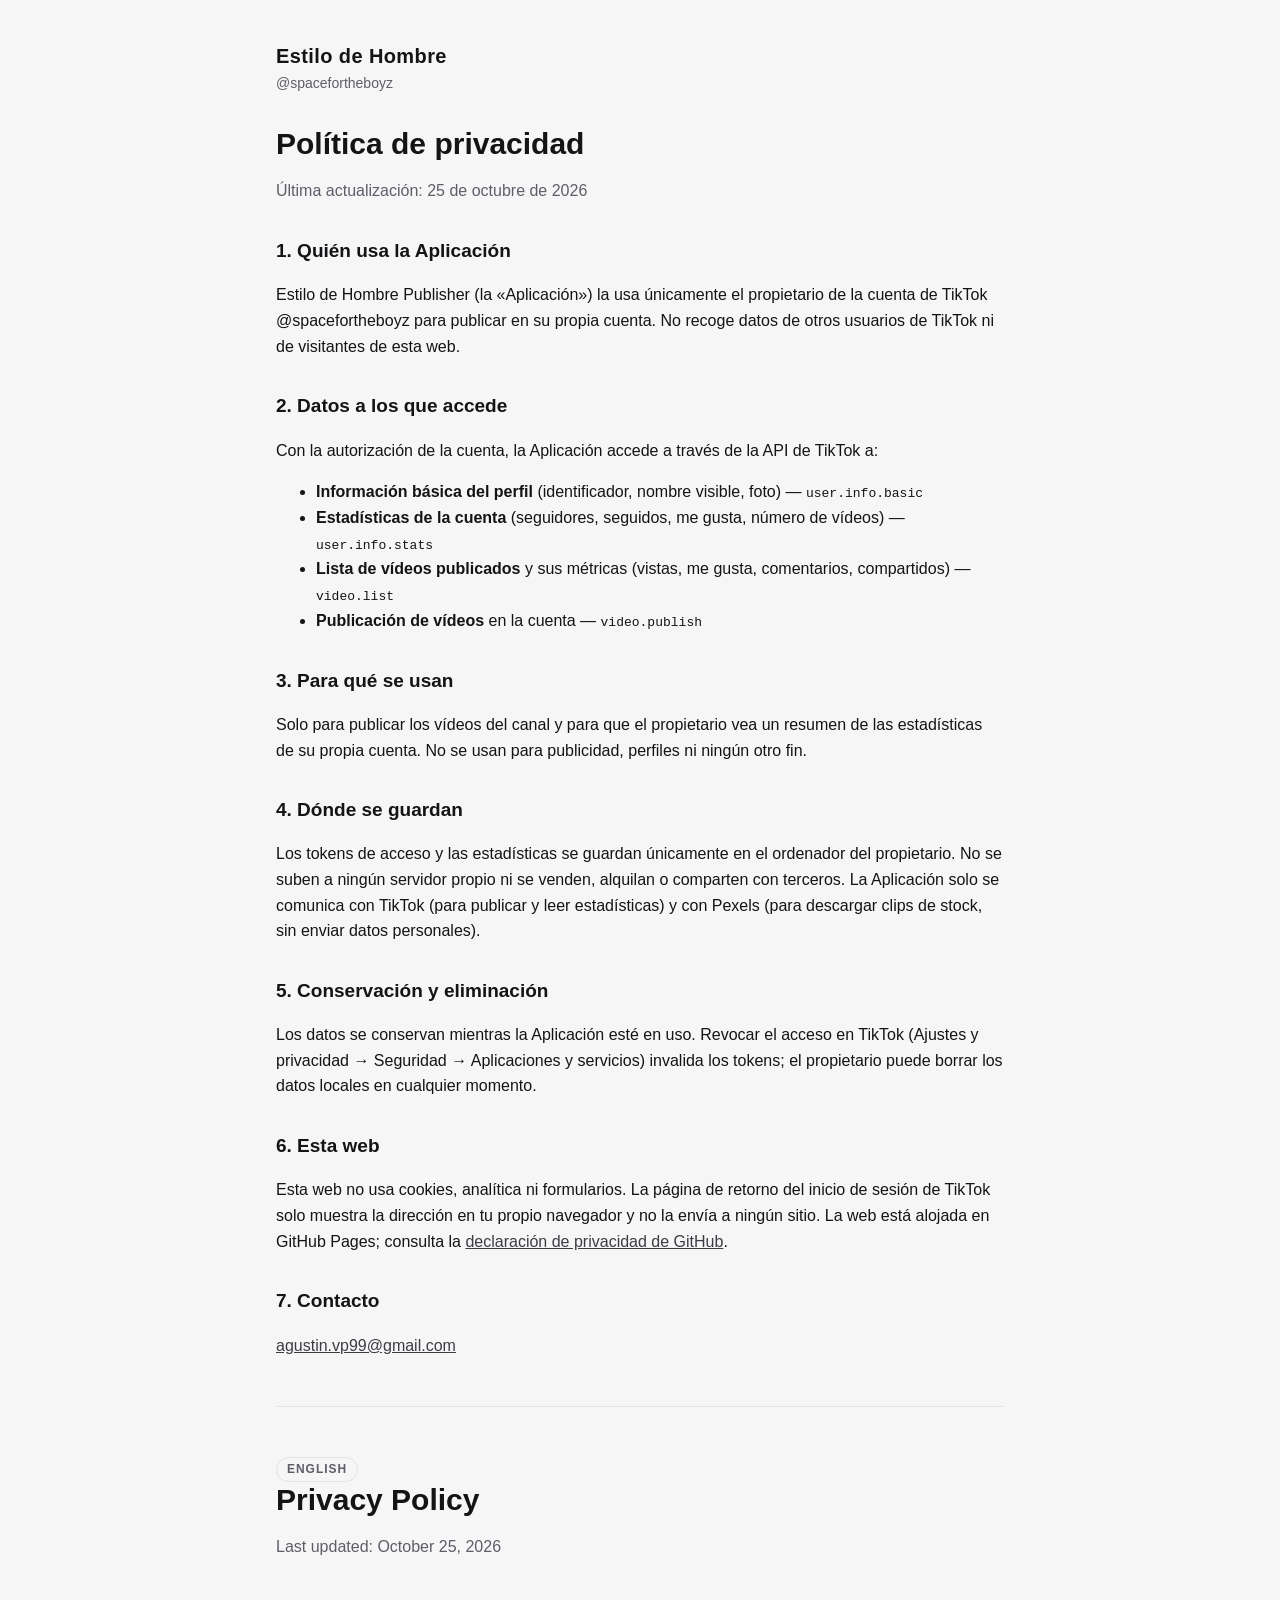
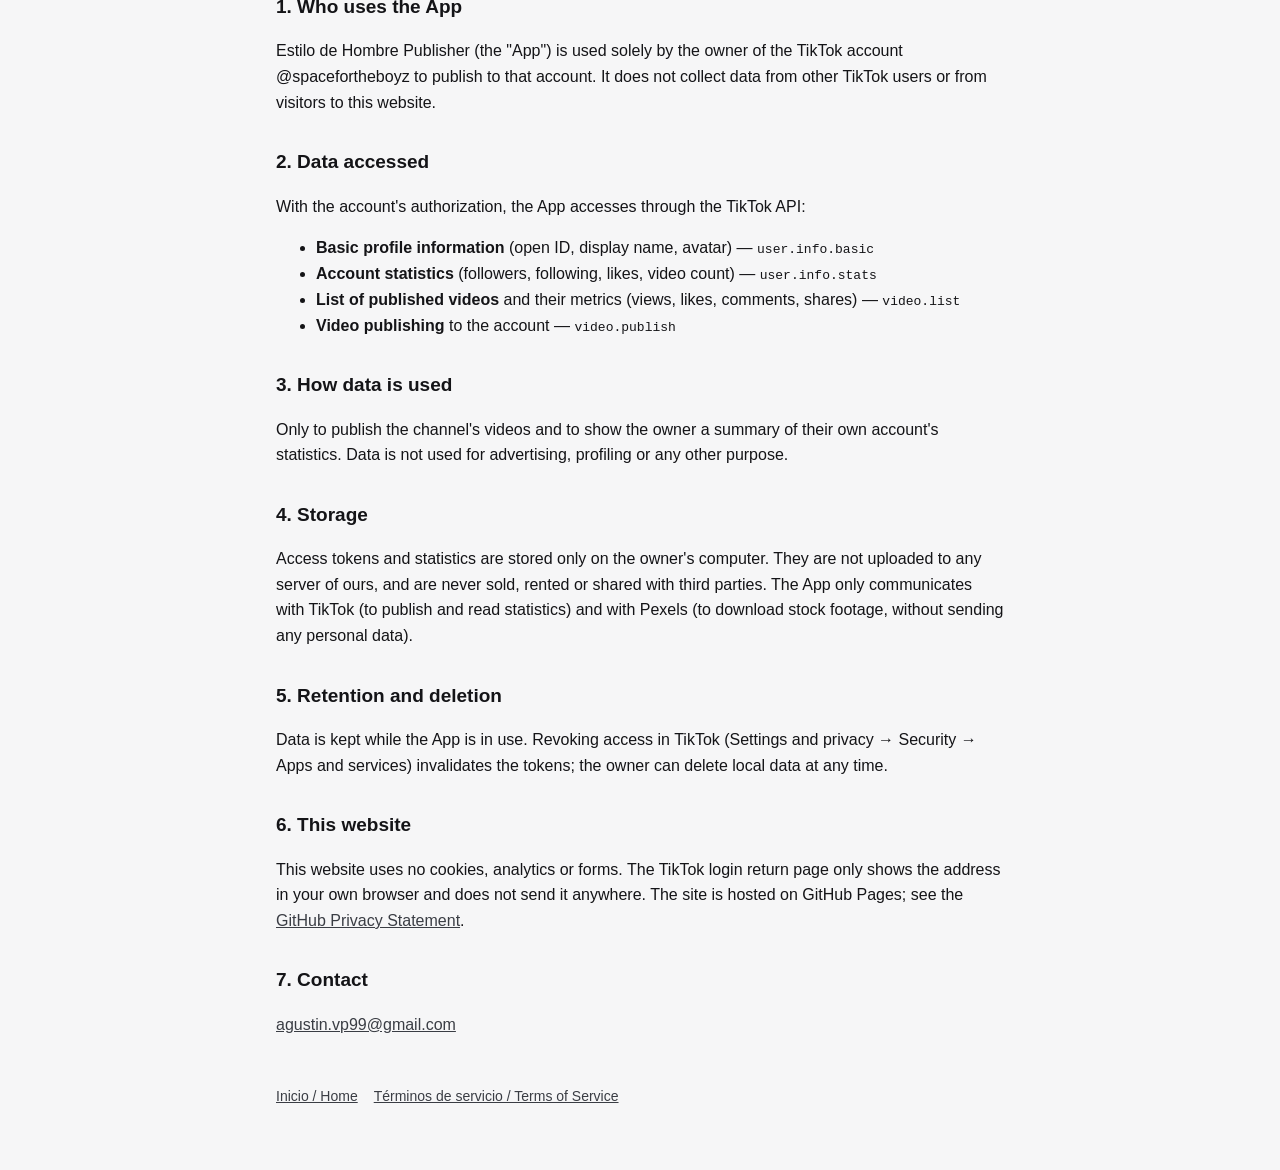
==== privacidad.html @ 944bf0f1 "Create privacidad.html" ====
<!doctype html>
<html lang="es">
<head>
<meta charset="utf-8">
<meta name="viewport" content="width=device-width, initial-scale=1">
<title>Política de privacidad</title>
<link rel="stylesheet" href="style.css">
</head>
<body>
<main>
  <header>
    <a href="./"><div class="brand">Estilo de Hombre</div><div class="handle">@spacefortheboyz</div></a>
  </header>

  <h1>Política de privacidad</h1>
  <p class="muted">Última actualización: 25 de octubre de 2026</p>

  <h2>1. Quién usa la Aplicación</h2>
  <p>Estilo de Hombre Publisher (la «Aplicación») la usa únicamente el propietario de la
    cuenta de TikTok @spacefortheboyz para publicar en su propia cuenta. No recoge datos de
    otros usuarios de TikTok ni de visitantes de esta web.</p>

  <h2>2. Datos a los que accede</h2>
  <p>Con la autorización de la cuenta, la Aplicación accede a través de la API de TikTok a:</p>
  <ul>
    <li><strong>Información básica del perfil</strong> (identificador, nombre visible, foto) — <code>user.info.basic</code></li>
    <li><strong>Estadísticas de la cuenta</strong> (seguidores, seguidos, me gusta, número de vídeos) — <code>user.info.stats</code></li>
    <li><strong>Lista de vídeos publicados</strong> y sus métricas (vistas, me gusta, comentarios, compartidos) — <code>video.list</code></li>
    <li><strong>Publicación de vídeos</strong> en la cuenta — <code>video.publish</code></li>
  </ul>

  <h2>3. Para qué se usan</h2>
  <p>Solo para publicar los vídeos del canal y para que el propietario vea un resumen de
    las estadísticas de su propia cuenta. No se usan para publicidad, perfiles ni ningún
    otro fin.</p>

  <h2>4. Dónde se guardan</h2>
  <p>Los tokens de acceso y las estadísticas se guardan únicamente en el ordenador del
    propietario. No se suben a ningún servidor propio ni se venden, alquilan o comparten
    con terceros. La Aplicación solo se comunica con TikTok (para publicar y leer
    estadísticas) y con Pexels (para descargar clips de stock, sin enviar datos personales).</p>

  <h2>5. Conservación y eliminación</h2>
  <p>Los datos se conservan mientras la Aplicación esté en uso. Revocar el acceso en
    TikTok (Ajustes y privacidad → Seguridad → Aplicaciones y servicios) invalida los
    tokens; el propietario puede borrar los datos locales en cualquier momento.</p>

  <h2>6. Esta web</h2>
  <p>Esta web no usa cookies, analítica ni formularios. La página de retorno del inicio
    de sesión de TikTok solo muestra la dirección en tu propio navegador y no la envía a
    ningún sitio. La web está alojada en GitHub Pages; consulta la
    <a href="https://docs.github.com/es/site-policy/privacy-policies/github-general-privacy-statement">declaración de privacidad de GitHub</a>.</p>

  <h2>7. Contacto</h2>
  <p><a href="mailto:agustin.vp99@gmail.com">agustin.vp99@gmail.com</a></p>

  <hr>

  <span class="lang">English</span>
  <h1>Privacy Policy</h1>
  <p class="muted">Last updated: October 25, 2026</p>

  <h2>1. Who uses the App</h2>
  <p>Estilo de Hombre Publisher (the "App") is used solely by the owner of the TikTok
    account @spacefortheboyz to publish to that account. It does not collect data from
    other TikTok users or from visitors to this website.</p>

  <h2>2. Data accessed</h2>
  <p>With the account's authorization, the App accesses through the TikTok API:</p>
  <ul>
    <li><strong>Basic profile information</strong> (open ID, display name, avatar) — <code>user.info.basic</code></li>
    <li><strong>Account statistics</strong> (followers, following, likes, video count) — <code>user.info.stats</code></li>
    <li><strong>List of published videos</strong> and their metrics (views, likes, comments, shares) — <code>video.list</code></li>
    <li><strong>Video publishing</strong> to the account — <code>video.publish</code></li>
  </ul>

  <h2>3. How data is used</h2>
  <p>Only to publish the channel's videos and to show the owner a summary of their own
    account's statistics. Data is not used for advertising, profiling or any other purpose.</p>

  <h2>4. Storage</h2>
  <p>Access tokens and statistics are stored only on the owner's computer. They are not
    uploaded to any server of ours, and are never sold, rented or shared with third
    parties. The App only communicates with TikTok (to publish and read statistics) and
    with Pexels (to download stock footage, without sending any personal data).</p>

  <h2>5. Retention and deletion</h2>
  <p>Data is kept while the App is in use. Revoking access in TikTok (Settings and
    privacy → Security → Apps and services) invalidates the tokens; the owner can delete
    local data at any time.</p>

  <h2>6. This website</h2>
  <p>This website uses no cookies, analytics or forms. The TikTok login return page only
    shows the address in your own browser and does not send it anywhere. The site is
    hosted on GitHub Pages; see the
    <a href="https://docs.github.com/en/site-policy/privacy-policies/github-general-privacy-statement">GitHub Privacy Statement</a>.</p>

  <h2>7. Contact</h2>
  <p><a href="mailto:agustin.vp99@gmail.com">agustin.vp99@gmail.com</a></p>

  <nav>
    <a href="./">Inicio / Home</a>
    <a href="terminos.html">Términos de servicio / Terms of Service</a>
  </nav>
</main>
</body>
</html>
---- style.css ----
:root {
  --bg: #0b0b0d;
  --card: #151518;
  --text: #ececf0;
  --muted: #9b9ba6;
  --line: #26262c;
  --accent: #c9ccd3;
}
@media (prefers-color-scheme: light) {
  :root {
    --bg: #f6f6f7;
    --card: #ffffff;
    --text: #141417;
    --muted: #5e5e68;
    --line: #e2e2e6;
    --accent: #3a3d44;
  }
}
* { box-sizing: border-box; }
body {
  margin: 0;
  background: var(--bg);
  color: var(--text);
  font: 16px/1.6 -apple-system, BlinkMacSystemFont, "Segoe UI", Roboto, sans-serif;
}
main { max-width: 760px; margin: 0 auto; padding: 40px 16px 64px; }
header { display: flex; align-items: center; gap: 14px; margin-bottom: 32px; }
header img { width: 56px; height: 56px; border-radius: 50%; object-fit: cover; }
header a { color: inherit; text-decoration: none; }
.brand { font-size: 20px; font-weight: 700; letter-spacing: 0.02em; }
.handle { color: var(--muted); font-size: 14px; }
h1 { font-size: 30px; line-height: 1.2; margin: 0 0 8px; }
h2 { font-size: 19px; margin: 32px 0 8px; }
p, li { color: var(--text); }
.muted { color: var(--muted); }
a { color: var(--accent); }
.card { background: var(--card); border: 1px solid var(--line); border-radius: 14px; padding: 20px; margin: 20px 0; }
.lang { display: inline-block; font-size: 12px; font-weight: 700; letter-spacing: 0.08em; text-transform: uppercase;
        color: var(--muted); border: 1px solid var(--line); border-radius: 999px; padding: 2px 10px; }
hr { border: 0; border-top: 1px solid var(--line); margin: 48px 0; }
nav { display: flex; flex-wrap: wrap; gap: 16px; margin-top: 48px; font-size: 14px; }
code, .url { font-family: ui-monospace, SFMono-Regular, Menlo, monospace; font-size: 13px; overflow-wrap: anywhere; }
.url { display: block; background: var(--bg); border: 1px solid var(--line); border-radius: 10px; padding: 12px; margin: 12px 0; }
button { font: inherit; font-weight: 600; background: var(--text); color: var(--bg); border: 0; border-radius: 999px;
         padding: 10px 20px; cursor: pointer; }
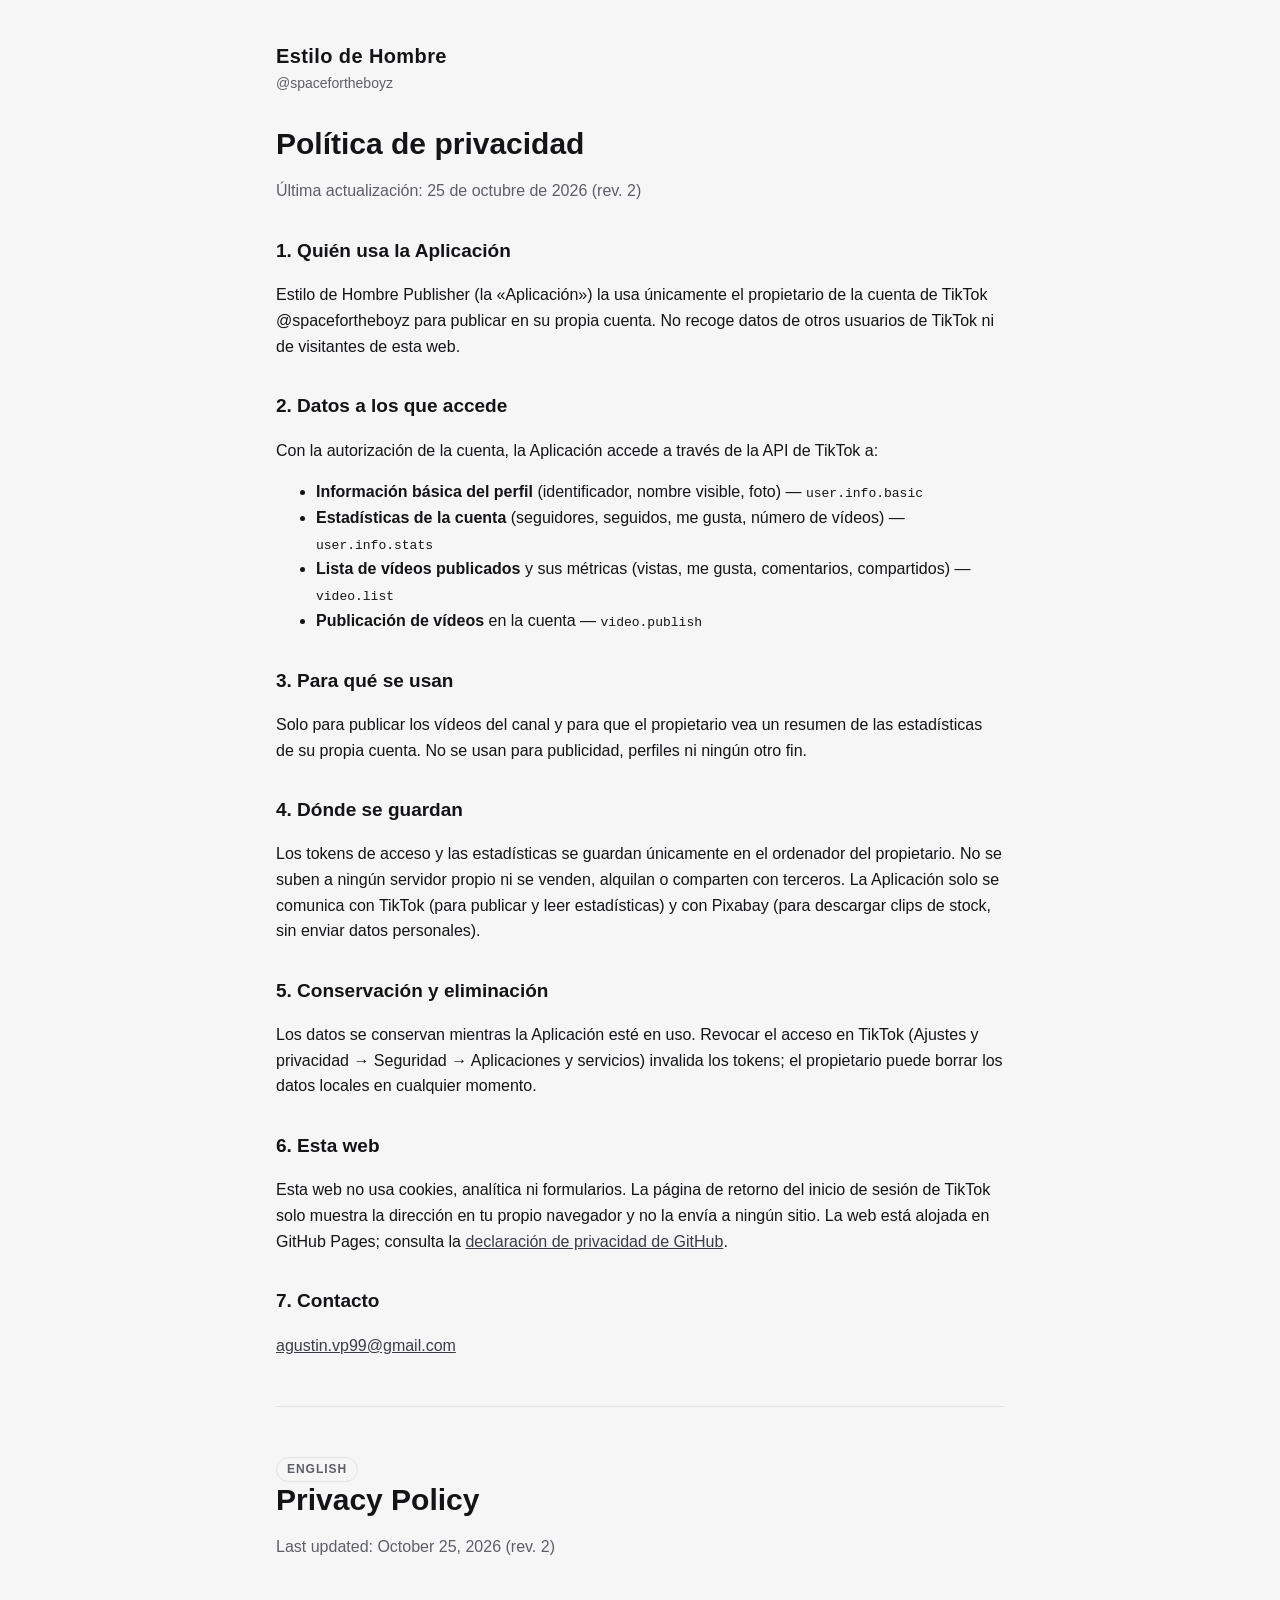
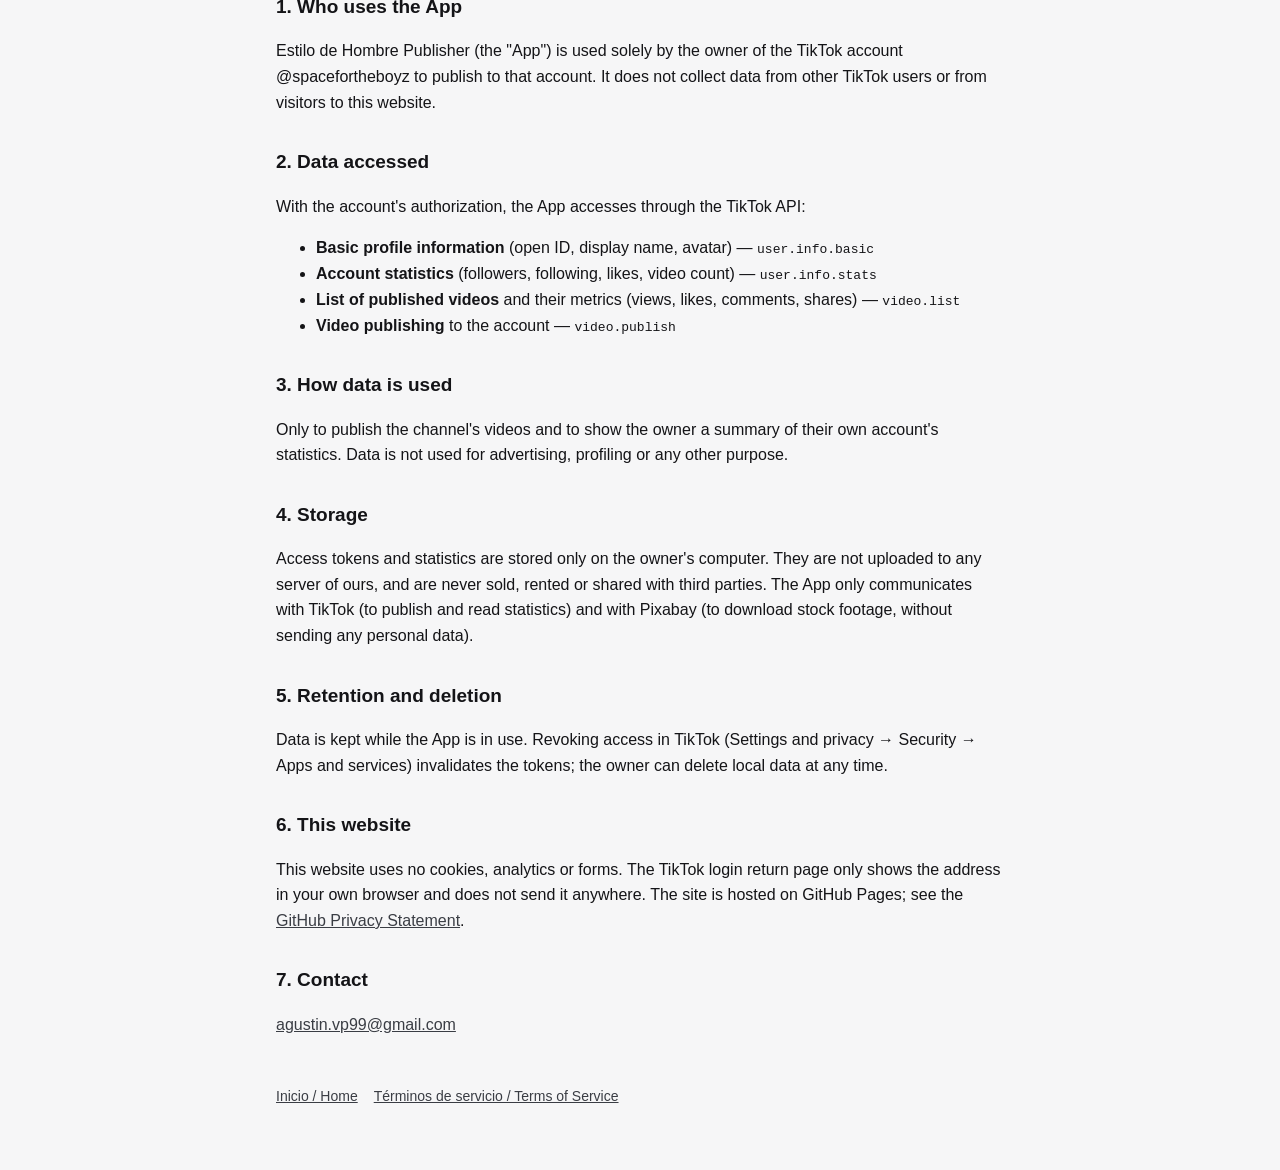
==== commit db4d1d78: "Create privacidad.html" ====
--- a/privacidad.html
+++ b/privacidad.html
@@ -13,7 +13,7 @@
   </header>
 
   <h1>Política de privacidad</h1>
-  <p class="muted">Última actualización: 25 de octubre de 2026</p>
+  <p class="muted">Última actualización: 25 de octubre de 2026 (rev. 2)</p>
 
   <h2>1. Quién usa la Aplicación</h2>
   <p>Estilo de Hombre Publisher (la «Aplicación») la usa únicamente el propietario de la
@@ -38,7 +38,7 @@
   <p>Los tokens de acceso y las estadísticas se guardan únicamente en el ordenador del
     propietario. No se suben a ningún servidor propio ni se venden, alquilan o comparten
     con terceros. La Aplicación solo se comunica con TikTok (para publicar y leer
-    estadísticas) y con Pexels (para descargar clips de stock, sin enviar datos personales).</p>
+    estadísticas) y con Pixabay (para descargar clips de stock, sin enviar datos personales).</p>
 
   <h2>5. Conservación y eliminación</h2>
   <p>Los datos se conservan mientras la Aplicación esté en uso. Revocar el acceso en
@@ -58,7 +58,7 @@
 
   <span class="lang">English</span>
   <h1>Privacy Policy</h1>
-  <p class="muted">Last updated: October 25, 2026</p>
+  <p class="muted">Last updated: October 25, 2026 (rev. 2)</p>
 
   <h2>1. Who uses the App</h2>
   <p>Estilo de Hombre Publisher (the "App") is used solely by the owner of the TikTok
@@ -82,7 +82,7 @@
   <p>Access tokens and statistics are stored only on the owner's computer. They are not
     uploaded to any server of ours, and are never sold, rented or shared with third
     parties. The App only communicates with TikTok (to publish and read statistics) and
-    with Pexels (to download stock footage, without sending any personal data).</p>
+    with Pixabay (to download stock footage, without sending any personal data).</p>
 
   <h2>5. Retention and deletion</h2>
   <p>Data is kept while the App is in use. Revoking access in TikTok (Settings and
